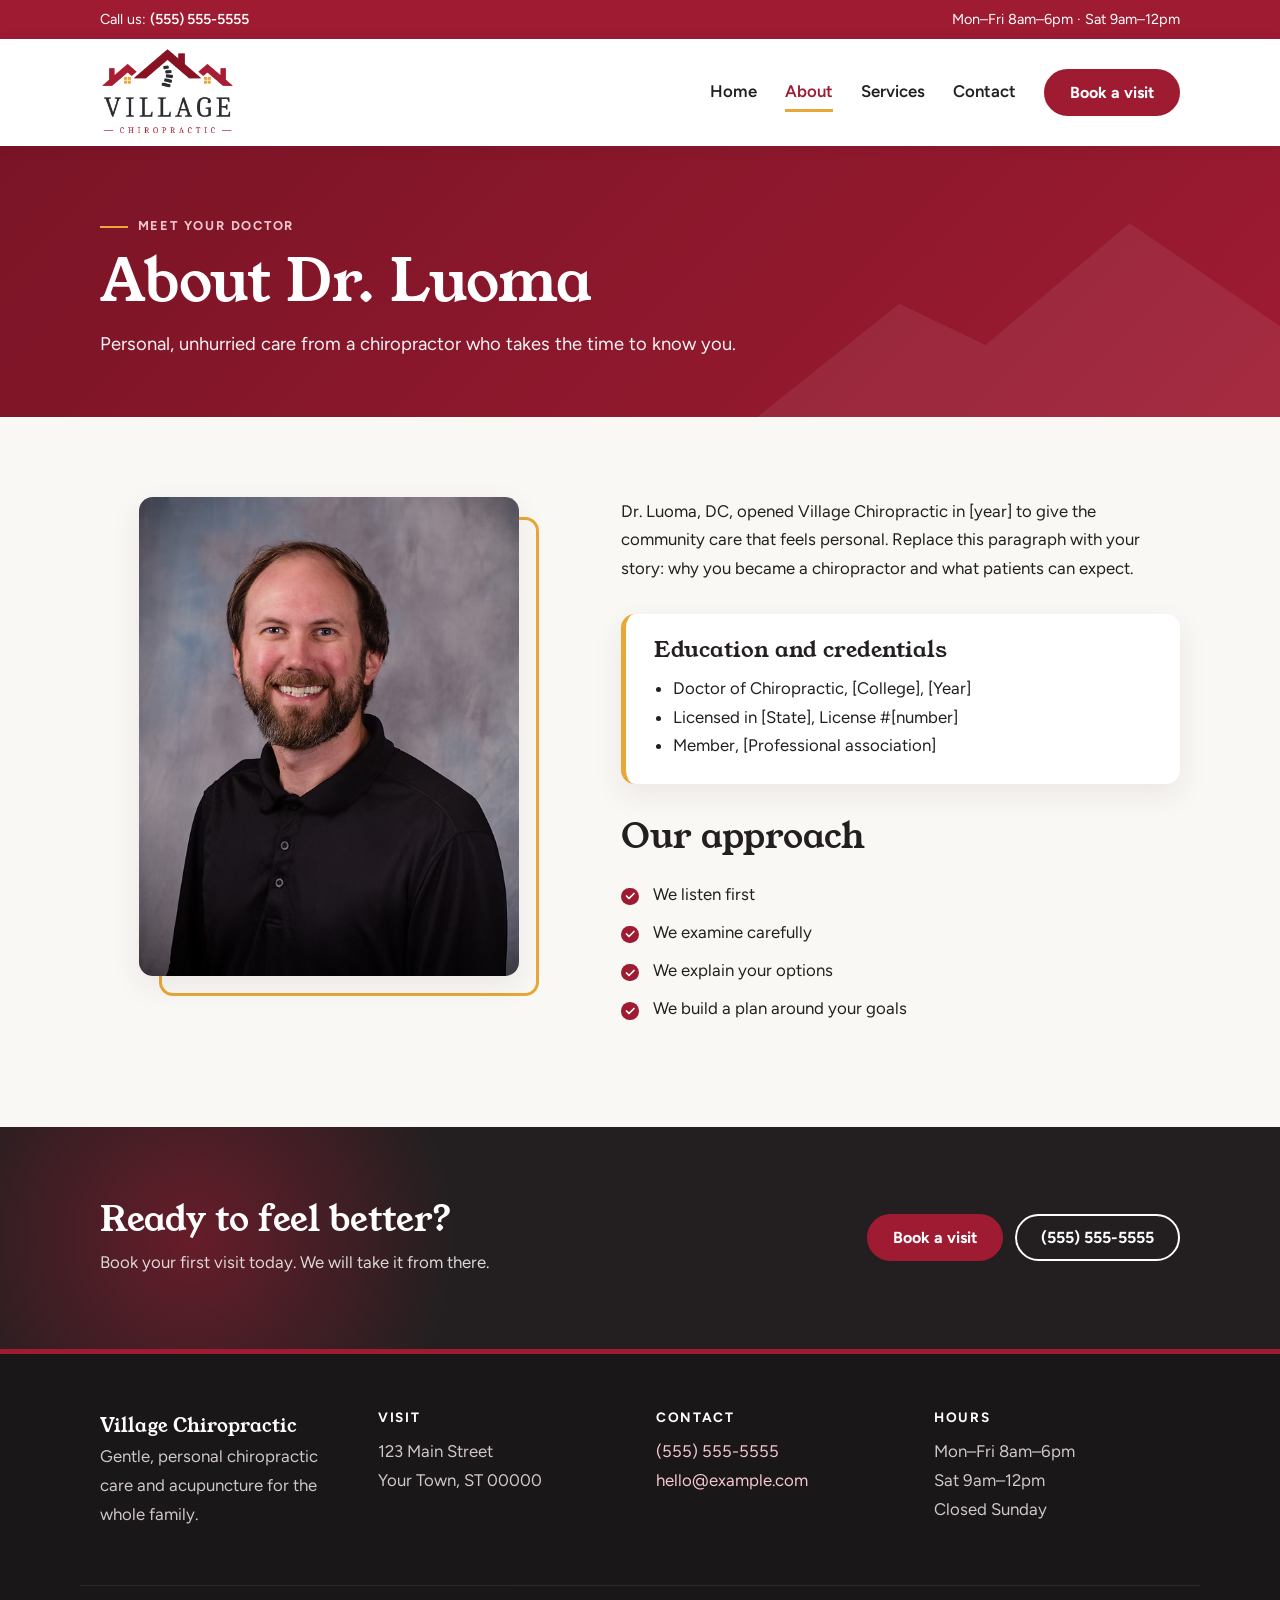
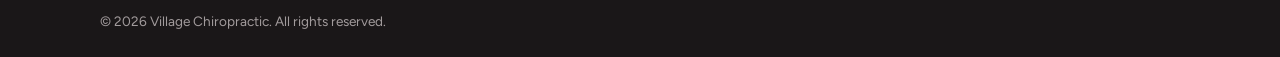
==== about.html @ df825928 "Initial site" ====
<!DOCTYPE html>
<html lang="en">

<head>
  <meta charset="utf-8">
  <meta name="viewport" content="width=device-width, initial-scale=1">
  <title>About the Doctor | Village Chiropractic</title>
  <meta name="description" content="Meet the doctor behind Village Chiropractic.">
  <link rel="preconnect" href="https://fonts.googleapis.com">
  <link rel="preconnect" href="https://fonts.gstatic.com" crossorigin>
  <link href="https://fonts.googleapis.com/css2?family=Figtree:wght@400;600;700&family=Young+Serif&display=swap"
    rel="stylesheet">
  <link rel="stylesheet" href="css/style.css">
</head>

<body>
  <div class="topbar">
    <div class="wrap">
      <span>Call us: <a href="tel:+15555555555">(555) 555-5555</a></span>
      <span class="hours">Mon–Fri 8am–6pm · Sat 9am–12pm</span>
    </div>
  </div>
  <header class="site-header">
    <div class="wrap">
      <a class="brand" href="index.html"><img src="images/logo-cropped.png" alt="Village Chiropractic" width="920"
          height="600"></a>
      <button class="nav-toggle" aria-expanded="false" aria-controls="nav">Menu</button>
      <nav id="nav"><a href="index.html">Home</a><a href="about.html" aria-current="page">About</a><a
          href="services.html">Services</a><a href="contact.html">Contact</a><a class="btn" href="contact.html">Book a
          visit</a></nav>
    </div>
  </header>
  <main>
    <section class="page-hero">
      <div class="wrap">
        <span class="eyebrow">Meet your doctor</span>
        <h1>About Dr. Luoma</h1>
        <p>Personal, unhurried care from a chiropractor who takes the time to know you.</p>
      </div>
    </section>

    <section class="section">
      <div class="wrap split top">
        <div class="portrait">
          <img src="images/Doc.avif" alt="Dr. Luoma, chiropractor" width="542" height="684">
        </div>
        <div>
          <p>Dr. Luoma, DC, opened Village Chiropractic in [year] to give the community care that feels personal.
            Replace this paragraph with your story: why you became a chiropractor and what patients can expect.</p>
          <div class="creds">
            <h2>Education and credentials</h2>
            <ul>
              <li>Doctor of Chiropractic, [College], [Year]</li>
              <li>Licensed in [State], License #[number]</li>
              <li>Member, [Professional association]</li>
            </ul>
          </div>
          <h2>Our approach</h2>
          <ul class="checks">
            <li>We listen first</li>
            <li>We examine carefully</li>
            <li>We explain your options</li>
            <li>We build a plan around your goals</li>
          </ul>
        </div>
      </div>
    </section>

    <section class="cta">
      <div class="wrap">
        <div>
          <h2>Ready to feel better?</h2>
          <p>Book your first visit today. We will take it from there.</p>
        </div>
        <div class="actions">
          <a class="btn" href="contact.html">Book a visit</a>
          <a class="btn outline-light" href="tel:+15555555555">(555) 555-5555</a>
        </div>
      </div>
    </section>
  </main>
  <footer class="site-footer">
    <div class="wrap cols">
      <div><strong>Village Chiropractic</strong>
        <p>Gentle, personal chiropractic care and acupuncture for the whole family.</p>
      </div>
      <div>
        <h3>Visit</h3>123 Main Street<br>Your Town, ST 00000
      </div>
      <div>
        <h3>Contact</h3><a href="tel:+15555555555">(555) 555-5555</a><br><a
          href="mailto:hello@example.com">hello@example.com</a>
      </div>
      <div>
        <h3>Hours</h3>Mon–Fri 8am–6pm<br>Sat 9am–12pm<br>Closed Sunday
      </div>
    </div>
    <p class="wrap small">&copy; <span id="year">2026</span> Village Chiropractic. All rights reserved.</p>
  </footer>
  <script src="js/main.js"></script>
</body>

</html>
---- css/style.css ----
:root{--ink:#231f20;--muted:#5c5557;--paper:#faf8f5;--cream:#f3ece4;--mist:#f6e9eb;--crimson:#9e1b32;--crimson-dark:#7a1426;--gold:#e8a838;--light:#f4c7cf;--line:#e4dcd6;--radius:14px;--shadow:0 10px 30px rgba(35,31,32,.08)}
*{box-sizing:border-box}
html{scroll-behavior:smooth}
body{margin:0;font:1.05rem/1.7 Figtree,system-ui,sans-serif;color:var(--ink);background:var(--paper)}
img{max-width:100%;display:block}
h1,h2,h3{font-family:"Young Serif",Georgia,serif;font-weight:400;line-height:1.15;margin:0 0 .5em}
h1{font-size:clamp(2.2rem,5.5vw,3.6rem)}h2{font-size:clamp(1.6rem,3.5vw,2.2rem)}h3{font-size:1.25rem}
p{margin:0 0 1em}
a{color:var(--crimson)}
:focus-visible{outline:3px solid var(--gold);outline-offset:2px}
.wrap{max-width:1120px;margin:0 auto;padding:0 1.25rem}
.narrow{max-width:760px}
.section{padding:5rem 0}
.center{text-align:center}
.eyebrow{display:inline-block;font-weight:700;font-size:.8rem;letter-spacing:.14em;text-transform:uppercase;color:var(--crimson);margin-bottom:.75rem}
.eyebrow::before{content:"";display:inline-block;width:28px;height:2px;background:var(--gold);vertical-align:middle;margin-right:.6rem}
.section-intro{max-width:40em;color:var(--muted);font-size:1.1rem}
.center .section-intro{margin-left:auto;margin-right:auto}

/* Top bar and header */
.topbar{background:var(--crimson);color:#fff;font-size:.9rem}
.topbar .wrap{display:flex;justify-content:space-between;flex-wrap:wrap;gap:.25rem 1.5rem;padding-top:.45rem;padding-bottom:.45rem}
.topbar a{color:#fff;text-decoration:none;font-weight:600}
.site-header{position:sticky;top:0;z-index:10;background:rgba(255,255,255,.96);backdrop-filter:blur(6px);box-shadow:0 2px 14px rgba(35,31,32,.07)}
.site-header .wrap{display:flex;align-items:center;justify-content:space-between;flex-wrap:wrap;gap:1rem;padding-top:.6rem;padding-bottom:.6rem}
.brand{display:block}
.brand img{height:88px;width:auto}
nav{display:flex;align-items:center;gap:1.75rem;flex-wrap:wrap}
nav a:not(.btn){text-decoration:none;color:var(--ink);font-weight:600;padding:.25rem 0;border-bottom:3px solid transparent;transition:border-color .2s,color .2s}
nav a:not(.btn):hover{color:var(--crimson)}
nav a[aria-current]{border-color:var(--gold);color:var(--crimson)}
.nav-toggle{display:none}

/* Buttons */
.btn{display:inline-block;background:var(--crimson);color:#fff;text-decoration:none;border:2px solid var(--crimson);padding:.75rem 1.5rem;border-radius:999px;font:700 1rem Figtree,sans-serif;cursor:pointer;transition:background .2s,border-color .2s,transform .2s,box-shadow .2s}
.btn:hover{background:var(--crimson-dark);border-color:var(--crimson-dark);transform:translateY(-2px);box-shadow:0 8px 18px rgba(158,27,50,.25)}
.btn.ghost{background:transparent;color:var(--crimson)}
.btn.ghost:hover{background:var(--crimson);color:#fff}
.btn.light{background:#fff;border-color:#fff;color:var(--crimson)}
.btn.light:hover{background:var(--cream);border-color:var(--cream)}
.btn.outline-light{background:transparent;border-color:#fff;color:#fff}
.btn.outline-light:hover{background:#fff;color:var(--crimson)}
.actions{display:flex;flex-wrap:wrap;gap:.75rem;margin-top:1.75rem}

/* Home hero */
.hero{position:relative;overflow:hidden;background:linear-gradient(135deg,var(--crimson-dark) 0%,var(--crimson) 55%,#b8253f 100%);color:#fff;padding:5.5rem 0 6.5rem}
.hero::after{content:"";position:absolute;right:-6%;bottom:-2px;width:60%;height:70%;background:rgba(255,255,255,.06);clip-path:polygon(0 100%,22% 55%,34% 70%,58% 20%,82% 62%,90% 52%,100% 70%,100% 100%)}
.hero .wrap{position:relative;z-index:1;display:grid;grid-template-columns:1.2fr .8fr;gap:3rem;align-items:center}
.hero .eyebrow{color:var(--light)}
.hero h1{max-width:14em}
.lead{font-size:1.25rem;max-width:34em;opacity:.95}
.hero-photo{position:relative;justify-self:center}
.hero-photo img{width:100%;max-width:340px;aspect-ratio:542/684;object-fit:cover;border-radius:200px 200px var(--radius) var(--radius);border:6px solid rgba(255,255,255,.9);box-shadow:0 20px 45px rgba(0,0,0,.25)}
.hero-photo .tag{position:absolute;left:-1.25rem;bottom:1.5rem;background:#fff;color:var(--ink);padding:.7rem 1rem;border-radius:12px;box-shadow:var(--shadow);font-size:.9rem;line-height:1.3}
.hero-photo .tag strong{display:block;font-family:"Young Serif",serif;font-weight:400;font-size:1.05rem;color:var(--crimson)}

/* Feature strip */
.features{position:relative;z-index:2;margin-top:-3rem}
.features .wrap{display:grid;grid-template-columns:repeat(3,1fr);gap:1rem}
.feature{display:flex;gap:1rem;align-items:flex-start;background:#fff;border-radius:var(--radius);padding:1.25rem 1.4rem;box-shadow:var(--shadow)}
.feature p{margin:0;color:var(--muted);font-size:.95rem;line-height:1.5}
.feature strong{display:block;color:var(--ink);font-size:1rem;margin-bottom:.15rem}

/* Icons and cards */
.icon{flex:none;display:grid;place-items:center;width:52px;height:52px;border-radius:14px;background:var(--mist);color:var(--crimson)}
.icon svg{width:26px;height:26px}
.grid{display:grid;grid-template-columns:repeat(auto-fit,minmax(240px,1fr));gap:1.5rem;margin:2.5rem 0}
.card{background:#fff;border:1px solid var(--line);border-radius:var(--radius);padding:1.75rem;transition:transform .25s,box-shadow .25s,border-color .25s;position:relative;overflow:hidden}
.card::before{content:"";position:absolute;inset:0 0 auto 0;height:4px;background:linear-gradient(90deg,var(--crimson),var(--gold));transform:scaleX(0);transform-origin:left;transition:transform .3s}
.card:hover{transform:translateY(-5px);box-shadow:var(--shadow);border-color:transparent}
.card:hover::before{transform:scaleX(1)}
.card .icon{margin-bottom:1.1rem}
.card p{color:var(--muted);margin:0}
.card.highlight{background:var(--ink);color:#fff;border-color:var(--ink)}
.card.highlight p{color:#ddd5d6}
.card.highlight .icon{background:rgba(255,255,255,.1);color:var(--gold)}
.badge{display:inline-block;background:var(--gold);color:var(--ink);font-size:.72rem;font-weight:700;letter-spacing:.08em;text-transform:uppercase;padding:.2rem .6rem;border-radius:999px;margin-bottom:.6rem}
.text-link{font-weight:700;text-decoration:none}
.text-link::after{content:" \2192";transition:margin .2s}
.text-link:hover::after{margin-left:.25rem}

/* Doctor band */
.band{background:var(--cream);padding:5rem 0}
.split{display:grid;grid-template-columns:.9fr 1.1fr;gap:4rem;align-items:center}
.split.top{align-items:start}
.portrait{position:relative;max-width:380px;justify-self:center;width:100%}
.portrait::before{content:"";position:absolute;inset:1.25rem -1.25rem -1.25rem 1.25rem;border:3px solid var(--gold);border-radius:var(--radius)}
.portrait img{position:relative;width:100%;height:auto;aspect-ratio:542/684;object-fit:cover;border-radius:var(--radius);box-shadow:var(--shadow);background:var(--mist)}
.checks{list-style:none;padding:0;margin:1.5rem 0}
.checks li{position:relative;padding-left:2rem;margin-bottom:.6rem}
.checks li::before{content:"";position:absolute;left:0;top:.45em;width:1.1rem;height:1.1rem;border-radius:50%;background:var(--crimson) url("data:image/svg+xml,%3Csvg xmlns='http://www.w3.org/2000/svg' viewBox='0 0 24 24' fill='none' stroke='white' stroke-width='3.5' stroke-linecap='round' stroke-linejoin='round'%3E%3Cpath d='M5 12l5 5L20 7'/%3E%3C/svg%3E") center/70% no-repeat}

/* Call to action */
.cta{background:var(--ink);color:#fff;padding:4.5rem 0;position:relative;overflow:hidden}
.cta::before{content:"";position:absolute;left:-10%;top:-60%;width:50%;height:220%;background:radial-gradient(circle,rgba(158,27,50,.55),transparent 65%)}
.cta .wrap{position:relative;display:flex;align-items:center;justify-content:space-between;gap:2rem;flex-wrap:wrap}
.cta h2{margin:0 0 .25em}
.cta p{margin:0;color:#ddd5d6}
.cta .actions{margin-top:0}

/* Inner page banner */
.page-hero{background:linear-gradient(135deg,var(--crimson-dark),var(--crimson));color:#fff;padding:4rem 0 3.5rem;position:relative;overflow:hidden}
.page-hero::after{content:"";position:absolute;right:-4%;bottom:-2px;width:45%;height:85%;background:rgba(255,255,255,.07);clip-path:polygon(0 100%,25% 50%,40% 68%,65% 15%,100% 75%,100% 100%)}
.page-hero .wrap{position:relative;z-index:1}
.page-hero .eyebrow{color:var(--light)}
.page-hero h1{margin-bottom:.25em}
.page-hero p{max-width:36em;font-size:1.15rem;opacity:.95;margin:0}

/* Services */
.service-list{display:grid;grid-template-columns:repeat(auto-fit,minmax(300px,1fr));gap:1.5rem}
.service-list .card{display:flex;gap:1.25rem;align-items:flex-start}
.service-list .card .icon{margin:0}
.service-list h2{font-size:1.3rem;margin:0 0 .35em}
.steps{counter-reset:step;display:grid;grid-template-columns:repeat(auto-fit,minmax(220px,1fr));gap:1.5rem;margin-top:2.5rem}
.steps div{counter-increment:step;background:#fff;border-radius:var(--radius);padding:1.5rem;box-shadow:var(--shadow)}
.steps div::before{content:counter(step);display:grid;place-items:center;width:40px;height:40px;border-radius:50%;background:var(--crimson);color:#fff;font-weight:700;margin-bottom:.85rem}
.steps h3{margin-bottom:.3em}
.steps p{margin:0;color:var(--muted)}

/* About */
.creds{background:#fff;border-radius:var(--radius);padding:1.5rem 1.75rem;border-left:5px solid var(--gold);box-shadow:var(--shadow);margin:2rem 0}
.creds h2{font-size:1.35rem}
.creds ul{margin:0;padding-left:1.2rem}

/* Contact */
.info-card{background:#fff;border-radius:var(--radius);padding:2rem;box-shadow:var(--shadow)}
.info-item{display:flex;gap:1rem;align-items:flex-start;padding:1rem 0;border-bottom:1px solid var(--line)}
.info-item:last-child{border-bottom:0;padding-bottom:0}
.info-item:first-child{padding-top:0}
.info-item h2{font-size:1.15rem;margin:0 0 .2em;font-family:Figtree,sans-serif;font-weight:700}
.info-item p{margin:0}
.form-card{background:#fff;border-radius:var(--radius);padding:2rem;box-shadow:var(--shadow);border-top:5px solid var(--crimson)}
.form-card h2{font-size:1.5rem}
form label{display:block;font-weight:600;margin:1rem 0 .3rem}
input,textarea{width:100%;padding:.75rem .9rem;border:1px solid var(--line);border-radius:10px;font:inherit;background:var(--paper);transition:border-color .2s,box-shadow .2s}
input:focus,textarea:focus{outline:none;border-color:var(--crimson);box-shadow:0 0 0 3px rgba(158,27,50,.15);background:#fff}
form .btn{margin-top:1.5rem;width:100%}
.map{width:100%;height:360px;border:0;border-radius:var(--radius);margin-top:3rem;box-shadow:var(--shadow)}

/* Footer */
.site-footer{background:#1a1718;color:#cfc7c8;padding:3.5rem 0 1.5rem;border-top:5px solid var(--crimson)}
.site-footer strong{color:#fff;font-family:"Young Serif",serif;font-weight:400;font-size:1.2rem}
.site-footer h3{color:#fff;font-family:Figtree,sans-serif;font-size:.85rem;font-weight:700;letter-spacing:.12em;text-transform:uppercase;margin-bottom:.75rem}
.site-footer a{color:var(--light);text-decoration:none}
.site-footer a:hover{color:#fff;text-decoration:underline}
.cols{display:grid;grid-template-columns:repeat(auto-fit,minmax(200px,1fr));gap:2rem}
.small{font-size:.85rem;opacity:.75;margin-top:2.5rem;padding-top:1.5rem;border-top:1px solid rgba(255,255,255,.1)}

@media(max-width:900px){
  .hero .wrap,.split{grid-template-columns:1fr}
  .hero-photo{display:none}
  .features .wrap{grid-template-columns:1fr}
  .portrait{max-width:320px}
}
@media(max-width:760px){
  .section,.band{padding:3.5rem 0}
  .hero{padding:4rem 0 5.5rem}
  .brand img{height:68px}
  .topbar .hours{display:none}
  .nav-toggle{display:block;background:none;border:2px solid var(--crimson);color:var(--crimson);border-radius:999px;padding:.45rem 1rem;font:700 1rem Figtree,sans-serif;cursor:pointer}
  nav{display:none;width:100%;flex-direction:column;align-items:flex-start;gap:.75rem;padding:.5rem 0 1rem}
  nav.open{display:flex}
  .cta .wrap{flex-direction:column;align-items:flex-start}
}
@media(prefers-reduced-motion:reduce){*{transition:none!important;scroll-behavior:auto!important}}
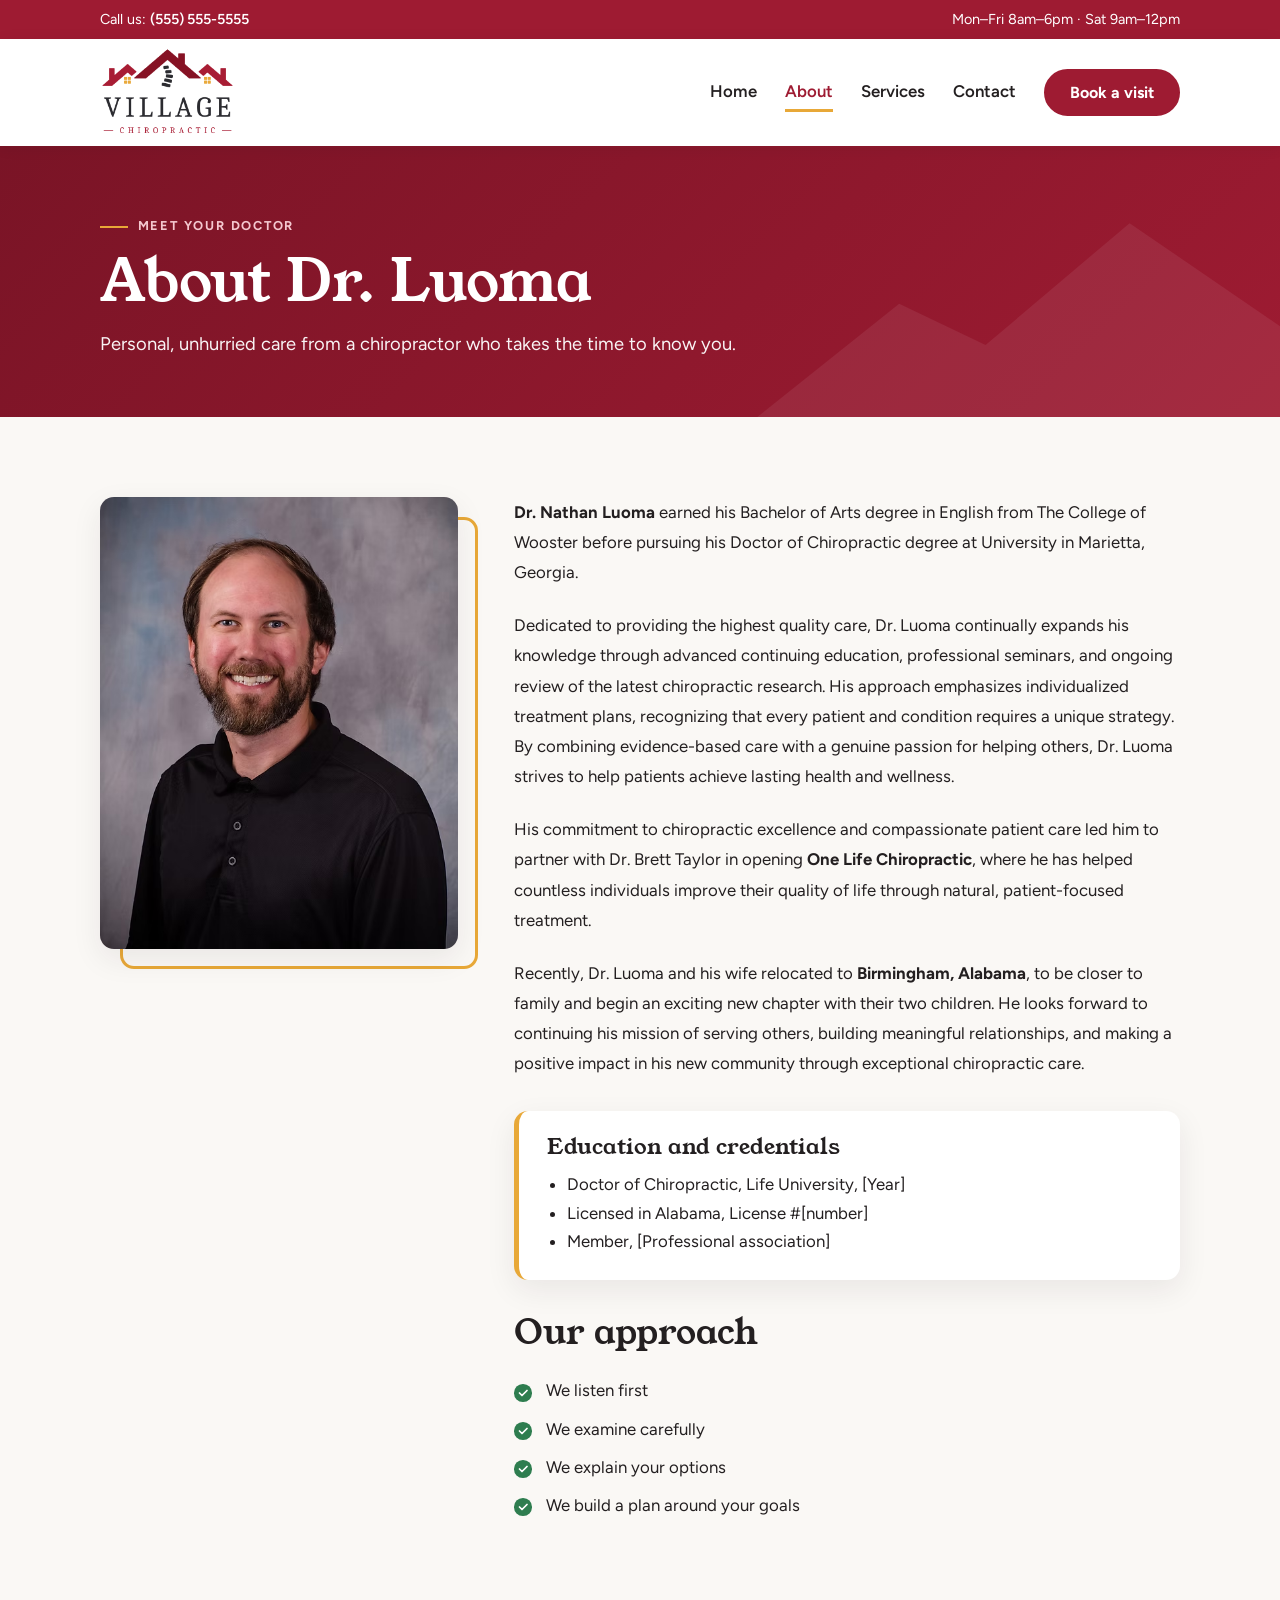
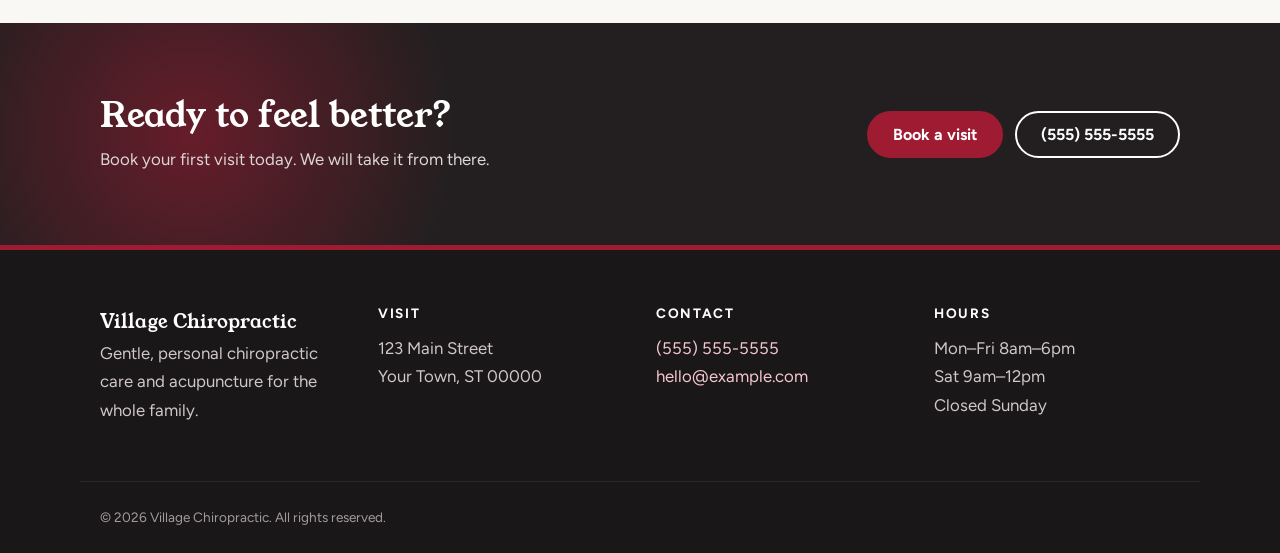
==== commit 6e17c4fe: "New" ====
--- a/about.html
+++ b/about.html
@@ -40,18 +40,37 @@
     </section>
 
     <section class="section">
-      <div class="wrap split top">
+      <div class="wrap split top about">
         <div class="portrait">
           <img src="images/Doc.avif" alt="Dr. Luoma, chiropractor" width="542" height="684">
         </div>
-        <div>
-          <p>Dr. Luoma, DC, opened Village Chiropractic in [year] to give the community care that feels personal.
-            Replace this paragraph with your story: why you became a chiropractor and what patients can expect.</p>
+        <div class="bio">
+          <p><strong>Dr. Nathan Luoma</strong> earned his Bachelor of Arts degree in English from
+            The College of Wooster before pursuing his Doctor of Chiropractic degree at
+            University in Marietta, Georgia.
+          </p>
+          <p>
+            Dedicated to providing the highest quality care, Dr. Luoma continually expands his knowledge through
+            advanced continuing education, professional seminars, and ongoing review of the latest chiropractic
+            research. His approach emphasizes individualized treatment plans, recognizing that every patient and
+            condition requires a unique strategy. By combining evidence-based care with a genuine passion for helping
+            others, Dr. Luoma strives to help patients achieve lasting health and wellness.
+          </p>
+          <p>
+            His commitment to chiropractic excellence and compassionate patient care led him to partner with Dr. Brett
+            Taylor in opening <strong>One Life Chiropractic</strong>, where he has helped countless individuals improve
+            their quality of life through natural, patient-focused treatment.
+          </p>
+          <p>
+            Recently, Dr. Luoma and his wife relocated to <strong>Birmingham, Alabama</strong>, to be closer to family
+            and begin an exciting new chapter with their two children. He looks forward to continuing his mission of
+            serving others, building meaningful relationships, and making a positive impact in his new community through
+            exceptional chiropractic care.</p>
           <div class="creds">
             <h2>Education and credentials</h2>
             <ul>
-              <li>Doctor of Chiropractic, [College], [Year]</li>
-              <li>Licensed in [State], License #[number]</li>
+              <li>Doctor of Chiropractic, Life University, [Year]</li>
+              <li>Licensed in Alabama, License #[number]</li>
               <li>Member, [Professional association]</li>
             </ul>
           </div>
@@ -100,4 +119,4 @@
   <script src="js/main.js"></script>
 </body>
 
-</html>
+</html>
--- a/css/style.css
+++ b/css/style.css
@@ -1,4 +1,4 @@
-:root{--ink:#231f20;--muted:#5c5557;--paper:#faf8f5;--cream:#f3ece4;--mist:#f6e9eb;--crimson:#9e1b32;--crimson-dark:#7a1426;--gold:#e8a838;--light:#f4c7cf;--line:#e4dcd6;--radius:14px;--shadow:0 10px 30px rgba(35,31,32,.08)}
+:root{--ink:#231f20;--muted:#5c5557;--paper:#faf8f5;--cream:#f3ece4;--mist:#f6e9eb;--crimson:#9e1b32;--crimson-dark:#7a1426;--gold:#e8a838;--green:#2e7d4f;--light:#f4c7cf;--line:#e4dcd6;--radius:14px;--shadow:0 10px 30px rgba(35,31,32,.08)}
 *{box-sizing:border-box}
 html{scroll-behavior:smooth}
 body{margin:0;font:1.05rem/1.7 Figtree,system-ui,sans-serif;color:var(--ink);background:var(--paper)}
@@ -88,7 +88,7 @@
 .portrait img{position:relative;width:100%;height:auto;aspect-ratio:542/684;object-fit:cover;border-radius:var(--radius);box-shadow:var(--shadow);background:var(--mist)}
 .checks{list-style:none;padding:0;margin:1.5rem 0}
 .checks li{position:relative;padding-left:2rem;margin-bottom:.6rem}
-.checks li::before{content:"";position:absolute;left:0;top:.45em;width:1.1rem;height:1.1rem;border-radius:50%;background:var(--crimson) url("data:image/svg+xml,%3Csvg xmlns='http://www.w3.org/2000/svg' viewBox='0 0 24 24' fill='none' stroke='white' stroke-width='3.5' stroke-linecap='round' stroke-linejoin='round'%3E%3Cpath d='M5 12l5 5L20 7'/%3E%3C/svg%3E") center/70% no-repeat}
+.checks li::before{content:"";position:absolute;left:0;top:.45em;width:1.1rem;height:1.1rem;border-radius:50%;background:var(--green) url("data:image/svg+xml,%3Csvg xmlns='http://www.w3.org/2000/svg' viewBox='0 0 24 24' fill='none' stroke='white' stroke-width='3.5' stroke-linecap='round' stroke-linejoin='round'%3E%3Cpath d='M5 12l5 5L20 7'/%3E%3C/svg%3E") center/70% no-repeat}
 
 /* Call to action */
 .cta{background:var(--ink);color:#fff;padding:4.5rem 0;position:relative;overflow:hidden}
@@ -118,7 +118,9 @@
 .steps p{margin:0;color:var(--muted)}
 
 /* About */
-.creds{background:#fff;border-radius:var(--radius);padding:1.5rem 1.75rem;border-left:5px solid var(--gold);box-shadow:var(--shadow);margin:2rem 0}
+.split.about{grid-template-columns:.7fr 1.3fr;gap:3.5rem}
+.split.about .portrait{position:sticky;top:140px}
+.bio p{margin-bottom:1.35em;max-width:62ch;line-height:1.8}.creds{background:#fff;border-radius:var(--radius);padding:1.5rem 1.75rem;border-left:5px solid var(--gold);box-shadow:var(--shadow);margin:2rem 0}
 .creds h2{font-size:1.35rem}
 .creds ul{margin:0;padding-left:1.2rem}
 
@@ -147,7 +149,8 @@
 .small{font-size:.85rem;opacity:.75;margin-top:2.5rem;padding-top:1.5rem;border-top:1px solid rgba(255,255,255,.1)}
 
 @media(max-width:900px){
-  .hero .wrap,.split{grid-template-columns:1fr}
+  .hero .wrap,.split,.split.about{grid-template-columns:1fr}
+  .split.about .portrait{position:relative;top:auto}
   .hero-photo{display:none}
   .features .wrap{grid-template-columns:1fr}
   .portrait{max-width:320px}
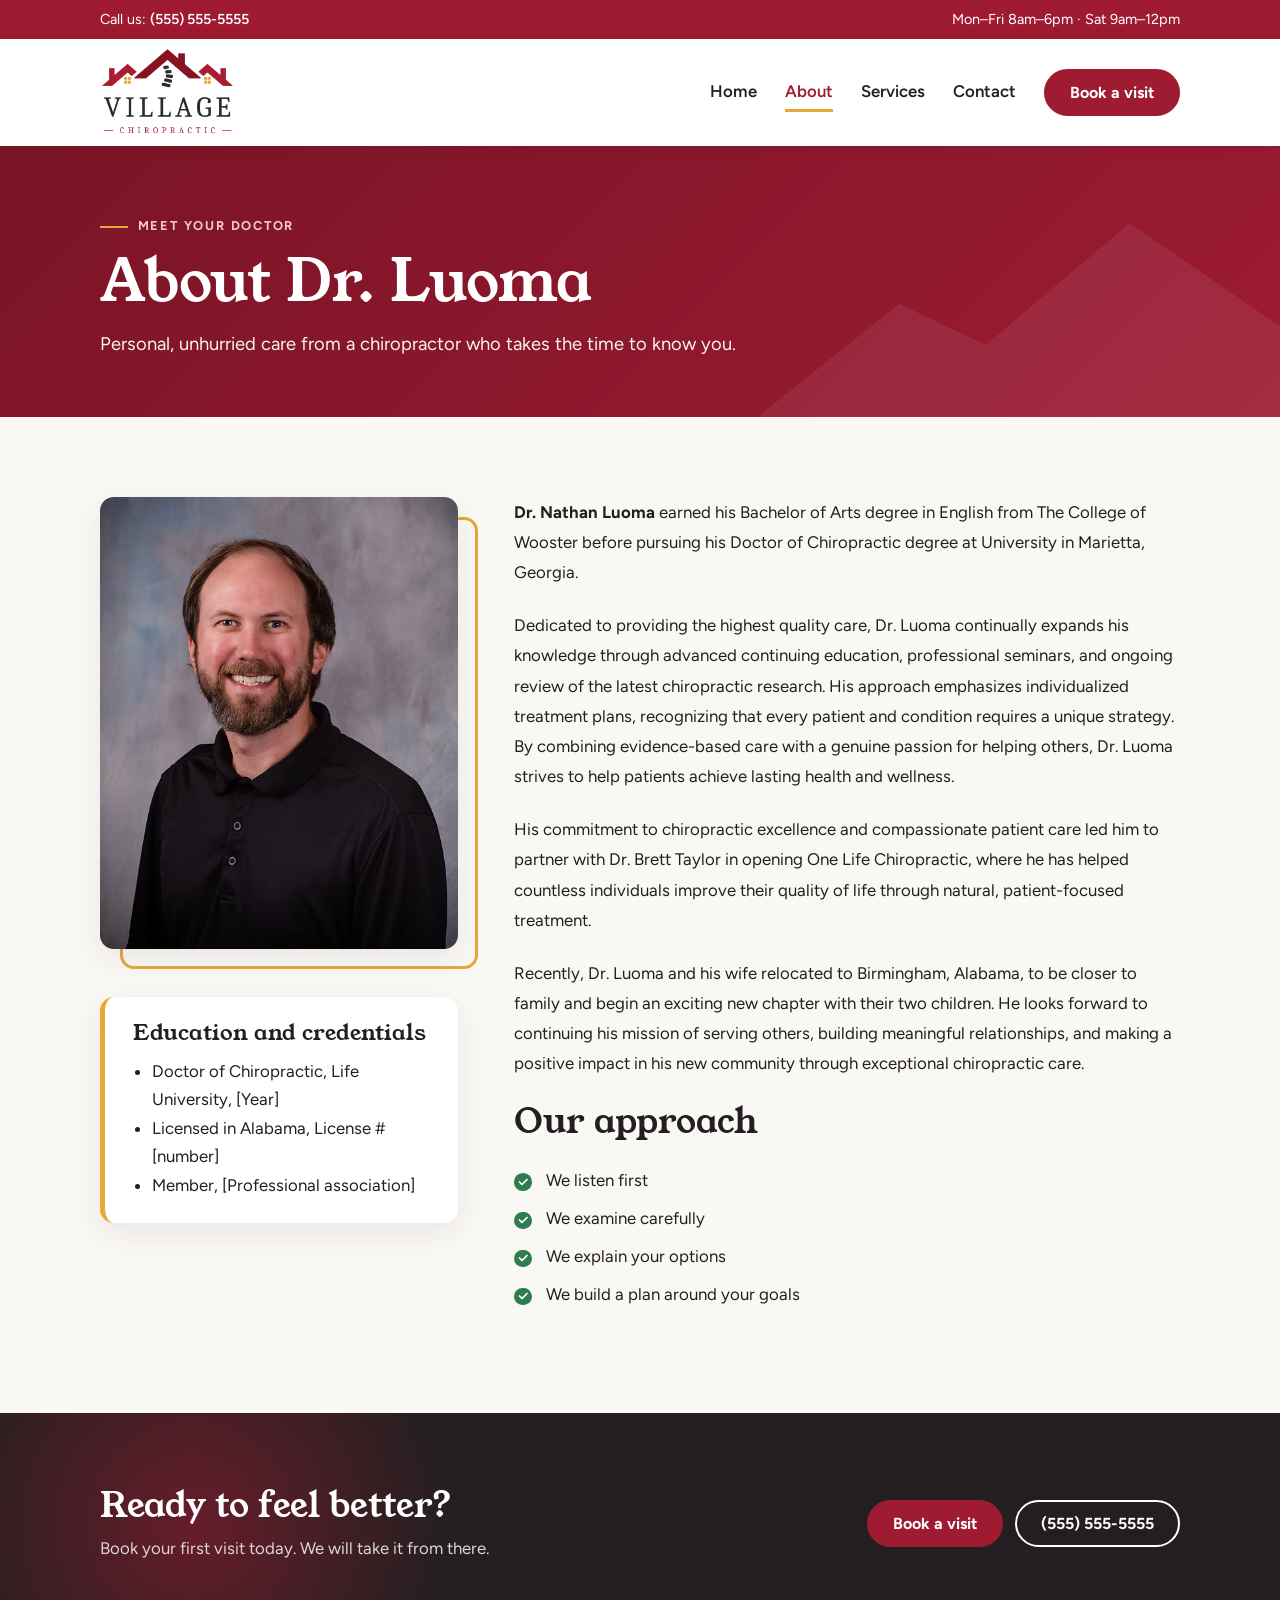
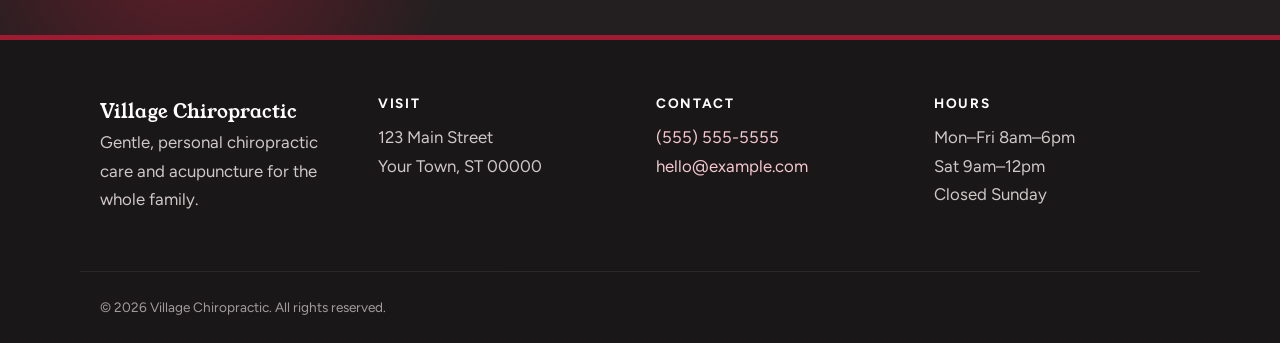
==== commit dbc6314f: "about" ====
--- a/about.html
+++ b/about.html
@@ -41,8 +41,18 @@
 
     <section class="section">
       <div class="wrap split top about">
-        <div class="portrait">
-          <img src="images/Doc.avif" alt="Dr. Luoma, chiropractor" width="542" height="684">
+        <div class="about-side">
+          <div class="portrait">
+            <img src="images/Doc.avif" alt="Dr. Luoma, chiropractor" width="542" height="684">
+          </div>
+          <div class="creds">
+            <h2>Education and credentials</h2>
+            <ul>
+              <li>Doctor of Chiropractic, Life University, [Year]</li>
+              <li>Licensed in Alabama, License #[number]</li>
+              <li>Member, [Professional association]</li>
+            </ul>
+          </div>
         </div>
         <div class="bio">
           <p><strong>Dr. Nathan Luoma</strong> earned his Bachelor of Arts degree in English from
@@ -58,22 +68,14 @@
           </p>
           <p>
             His commitment to chiropractic excellence and compassionate patient care led him to partner with Dr. Brett
-            Taylor in opening <strong>One Life Chiropractic</strong>, where he has helped countless individuals improve
+            Taylor in opening One Life Chiropractic, where he has helped countless individuals improve
             their quality of life through natural, patient-focused treatment.
           </p>
           <p>
-            Recently, Dr. Luoma and his wife relocated to <strong>Birmingham, Alabama</strong>, to be closer to family
+            Recently, Dr. Luoma and his wife relocated to Birmingham, Alabama, to be closer to family
             and begin an exciting new chapter with their two children. He looks forward to continuing his mission of
             serving others, building meaningful relationships, and making a positive impact in his new community through
             exceptional chiropractic care.</p>
-          <div class="creds">
-            <h2>Education and credentials</h2>
-            <ul>
-              <li>Doctor of Chiropractic, Life University, [Year]</li>
-              <li>Licensed in Alabama, License #[number]</li>
-              <li>Member, [Professional association]</li>
-            </ul>
-          </div>
           <h2>Our approach</h2>
           <ul class="checks">
             <li>We listen first</li>
--- a/css/style.css
+++ b/css/style.css
@@ -119,8 +119,10 @@
 
 /* About */
 .split.about{grid-template-columns:.7fr 1.3fr;gap:3.5rem}
-.split.about .portrait{position:sticky;top:140px}
-.bio p{margin-bottom:1.35em;max-width:62ch;line-height:1.8}.creds{background:#fff;border-radius:var(--radius);padding:1.5rem 1.75rem;border-left:5px solid var(--gold);box-shadow:var(--shadow);margin:2rem 0}
+.about-side{max-width:380px;width:100%;justify-self:center}
+.about-side .creds{margin:3rem 0 0}
+.bio p{margin-bottom:1.35em;max-width:62ch;line-height:1.8}
+.creds{background:#fff;border-radius:var(--radius);padding:1.5rem 1.75rem;border-left:5px solid var(--gold);box-shadow:var(--shadow);margin:2rem 0}
 .creds h2{font-size:1.35rem}
 .creds ul{margin:0;padding-left:1.2rem}
 
@@ -150,7 +152,6 @@
 
 @media(max-width:900px){
   .hero .wrap,.split,.split.about{grid-template-columns:1fr}
-  .split.about .portrait{position:relative;top:auto}
   .hero-photo{display:none}
   .features .wrap{grid-template-columns:1fr}
   .portrait{max-width:320px}
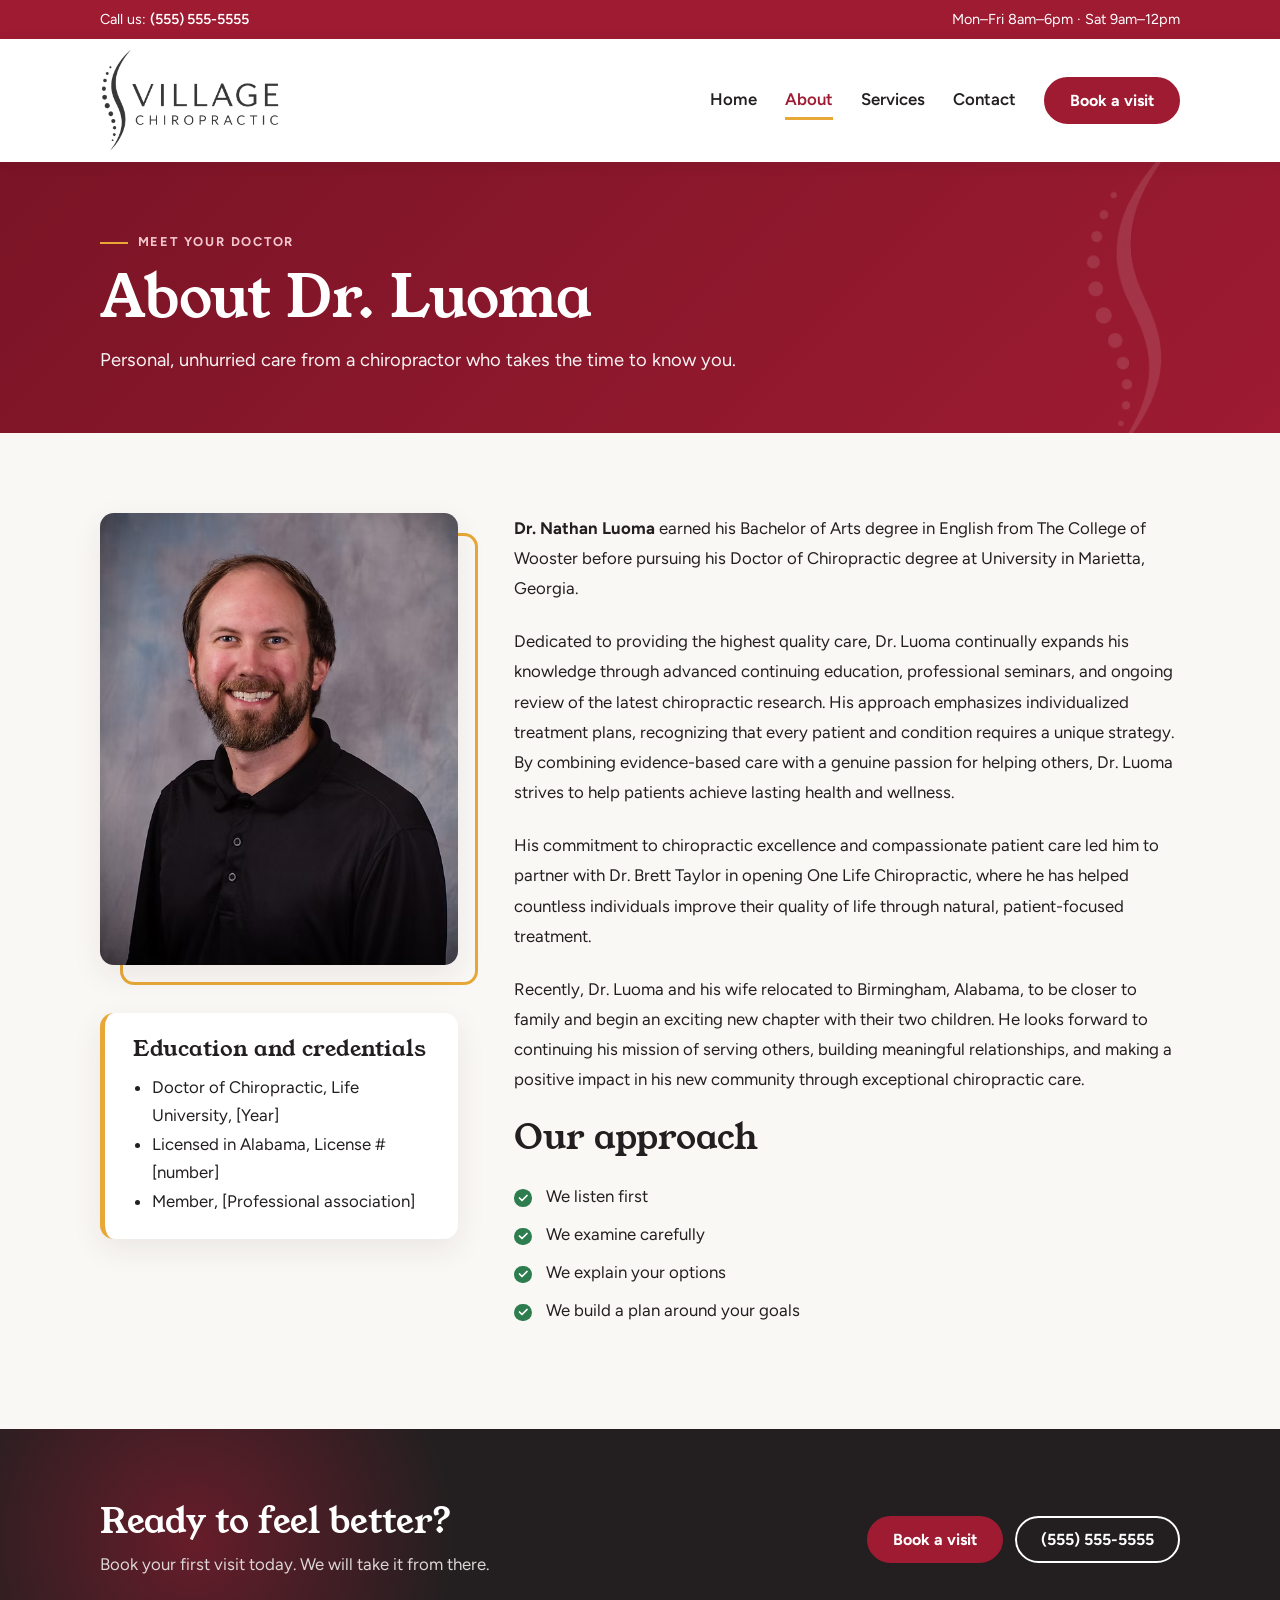
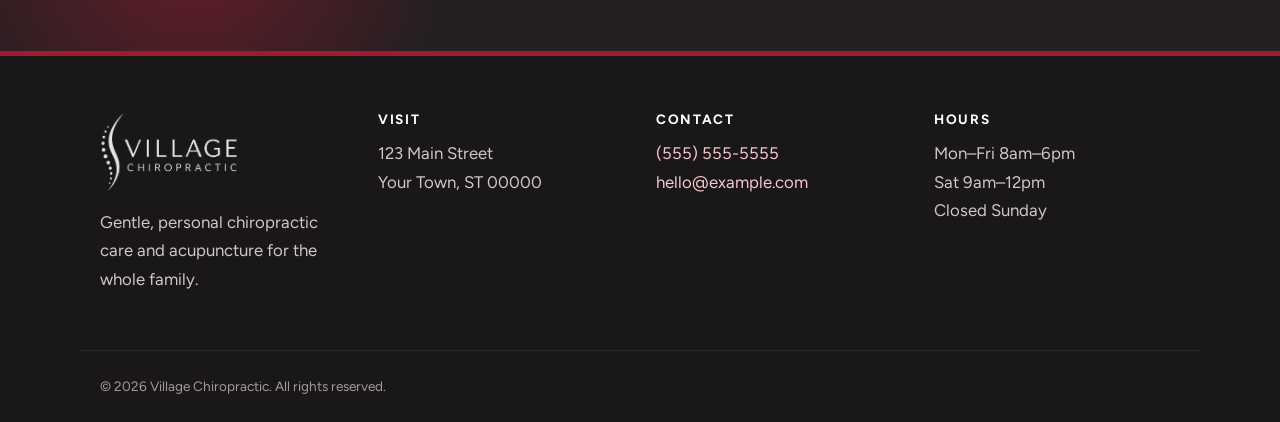
==== commit 1ed64e37: "logo" ====
--- a/about.html
+++ b/about.html
@@ -22,8 +22,8 @@
   </div>
   <header class="site-header">
     <div class="wrap">
-      <a class="brand" href="index.html"><img src="images/logo-cropped.png" alt="Village Chiropractic" width="920"
-          height="600"></a>
+      <a class="brand" href="index.html"><img src="images/logo-spine.png" alt="Village Chiropractic" width="1195"
+          height="692"></a>
       <button class="nav-toggle" aria-expanded="false" aria-controls="nav">Menu</button>
       <nav id="nav"><a href="index.html">Home</a><a href="about.html" aria-current="page">About</a><a
           href="services.html">Services</a><a href="contact.html">Contact</a><a class="btn" href="contact.html">Book a
@@ -102,7 +102,8 @@
   </main>
   <footer class="site-footer">
     <div class="wrap cols">
-      <div><strong>Village Chiropractic</strong>
+      <div><img class="footer-logo" src="images/logo-spine.png" alt="Village Chiropractic" width="1195"
+          height="692" loading="lazy">
         <p>Gentle, personal chiropractic care and acupuncture for the whole family.</p>
       </div>
       <div>
--- a/css/style.css
+++ b/css/style.css
@@ -24,7 +24,7 @@
 .site-header{position:sticky;top:0;z-index:10;background:rgba(255,255,255,.96);backdrop-filter:blur(6px);box-shadow:0 2px 14px rgba(35,31,32,.07)}
 .site-header .wrap{display:flex;align-items:center;justify-content:space-between;flex-wrap:wrap;gap:1rem;padding-top:.6rem;padding-bottom:.6rem}
 .brand{display:block}
-.brand img{height:88px;width:auto}
+.brand img{height:104px;width:auto}
 nav{display:flex;align-items:center;gap:1.75rem;flex-wrap:wrap}
 nav a:not(.btn){text-decoration:none;color:var(--ink);font-weight:600;padding:.25rem 0;border-bottom:3px solid transparent;transition:border-color .2s,color .2s}
 nav a:not(.btn):hover{color:var(--crimson)}
@@ -44,8 +44,8 @@
 
 /* Home hero */
 .hero{position:relative;overflow:hidden;background:linear-gradient(135deg,var(--crimson-dark) 0%,var(--crimson) 55%,#b8253f 100%);color:#fff;padding:5.5rem 0 6.5rem}
-.hero::after{content:"";position:absolute;right:-6%;bottom:-2px;width:60%;height:70%;background:rgba(255,255,255,.06);clip-path:polygon(0 100%,22% 55%,34% 70%,58% 20%,82% 62%,90% 52%,100% 70%,100% 100%)}
-.hero .wrap{position:relative;z-index:1;display:grid;grid-template-columns:1.2fr .8fr;gap:3rem;align-items:center}
+.hero::after{content:"";position:absolute;left:51%;top:-12%;height:124%;aspect-ratio:205/692;background:url(../images/logo-spine.png) left top/auto 100% no-repeat;filter:brightness(0) invert(1);opacity:.13;pointer-events:none}
+.hero .wrap{position:relative;z-index:1;display:grid;grid-template-columns:1.2fr .8fr;gap:3rem;align-items:start}
 .hero .eyebrow{color:var(--light)}
 .hero h1{max-width:14em}
 .lead{font-size:1.25rem;max-width:34em;opacity:.95}
@@ -97,10 +97,12 @@
 .cta h2{margin:0 0 .25em}
 .cta p{margin:0;color:#ddd5d6}
 .cta .actions{margin-top:0}
+.cta-brand{display:flex;align-items:center;gap:2rem}
+.cta-brand img{height:96px;width:auto;filter:brightness(0) invert(1);padding-right:2rem;border-right:1px solid rgba(255,255,255,.2)}
 
 /* Inner page banner */
 .page-hero{background:linear-gradient(135deg,var(--crimson-dark),var(--crimson));color:#fff;padding:4rem 0 3.5rem;position:relative;overflow:hidden}
-.page-hero::after{content:"";position:absolute;right:-4%;bottom:-2px;width:45%;height:85%;background:rgba(255,255,255,.07);clip-path:polygon(0 100%,25% 50%,40% 68%,65% 15%,100% 75%,100% 100%)}
+.page-hero::after{content:"";position:absolute;right:8%;top:-10%;height:120%;aspect-ratio:205/692;background:url(../images/logo-spine.png) left top/auto 100% no-repeat;filter:brightness(0) invert(1);opacity:.13;pointer-events:none}
 .page-hero .wrap{position:relative;z-index:1}
 .page-hero .eyebrow{color:var(--light)}
 .page-hero h1{margin-bottom:.25em}
@@ -143,7 +145,7 @@
 
 /* Footer */
 .site-footer{background:#1a1718;color:#cfc7c8;padding:3.5rem 0 1.5rem;border-top:5px solid var(--crimson)}
-.site-footer strong{color:#fff;font-family:"Young Serif",serif;font-weight:400;font-size:1.2rem}
+.footer-logo{height:80px;width:auto;filter:brightness(0) invert(1);margin-bottom:1rem}
 .site-footer h3{color:#fff;font-family:Figtree,sans-serif;font-size:.85rem;font-weight:700;letter-spacing:.12em;text-transform:uppercase;margin-bottom:.75rem}
 .site-footer a{color:var(--light);text-decoration:none}
 .site-footer a:hover{color:#fff;text-decoration:underline}
@@ -159,11 +161,13 @@
 @media(max-width:760px){
   .section,.band{padding:3.5rem 0}
   .hero{padding:4rem 0 5.5rem}
-  .brand img{height:68px}
+  .brand img{height:76px}
   .topbar .hours{display:none}
   .nav-toggle{display:block;background:none;border:2px solid var(--crimson);color:var(--crimson);border-radius:999px;padding:.45rem 1rem;font:700 1rem Figtree,sans-serif;cursor:pointer}
   nav{display:none;width:100%;flex-direction:column;align-items:flex-start;gap:.75rem;padding:.5rem 0 1rem}
   nav.open{display:flex}
   .cta .wrap{flex-direction:column;align-items:flex-start}
+  .cta-brand{flex-direction:column;align-items:flex-start;gap:1.25rem}
+  .cta-brand img{height:72px;padding-right:0;border-right:0}
 }
 @media(prefers-reduced-motion:reduce){*{transition:none!important;scroll-behavior:auto!important}}
